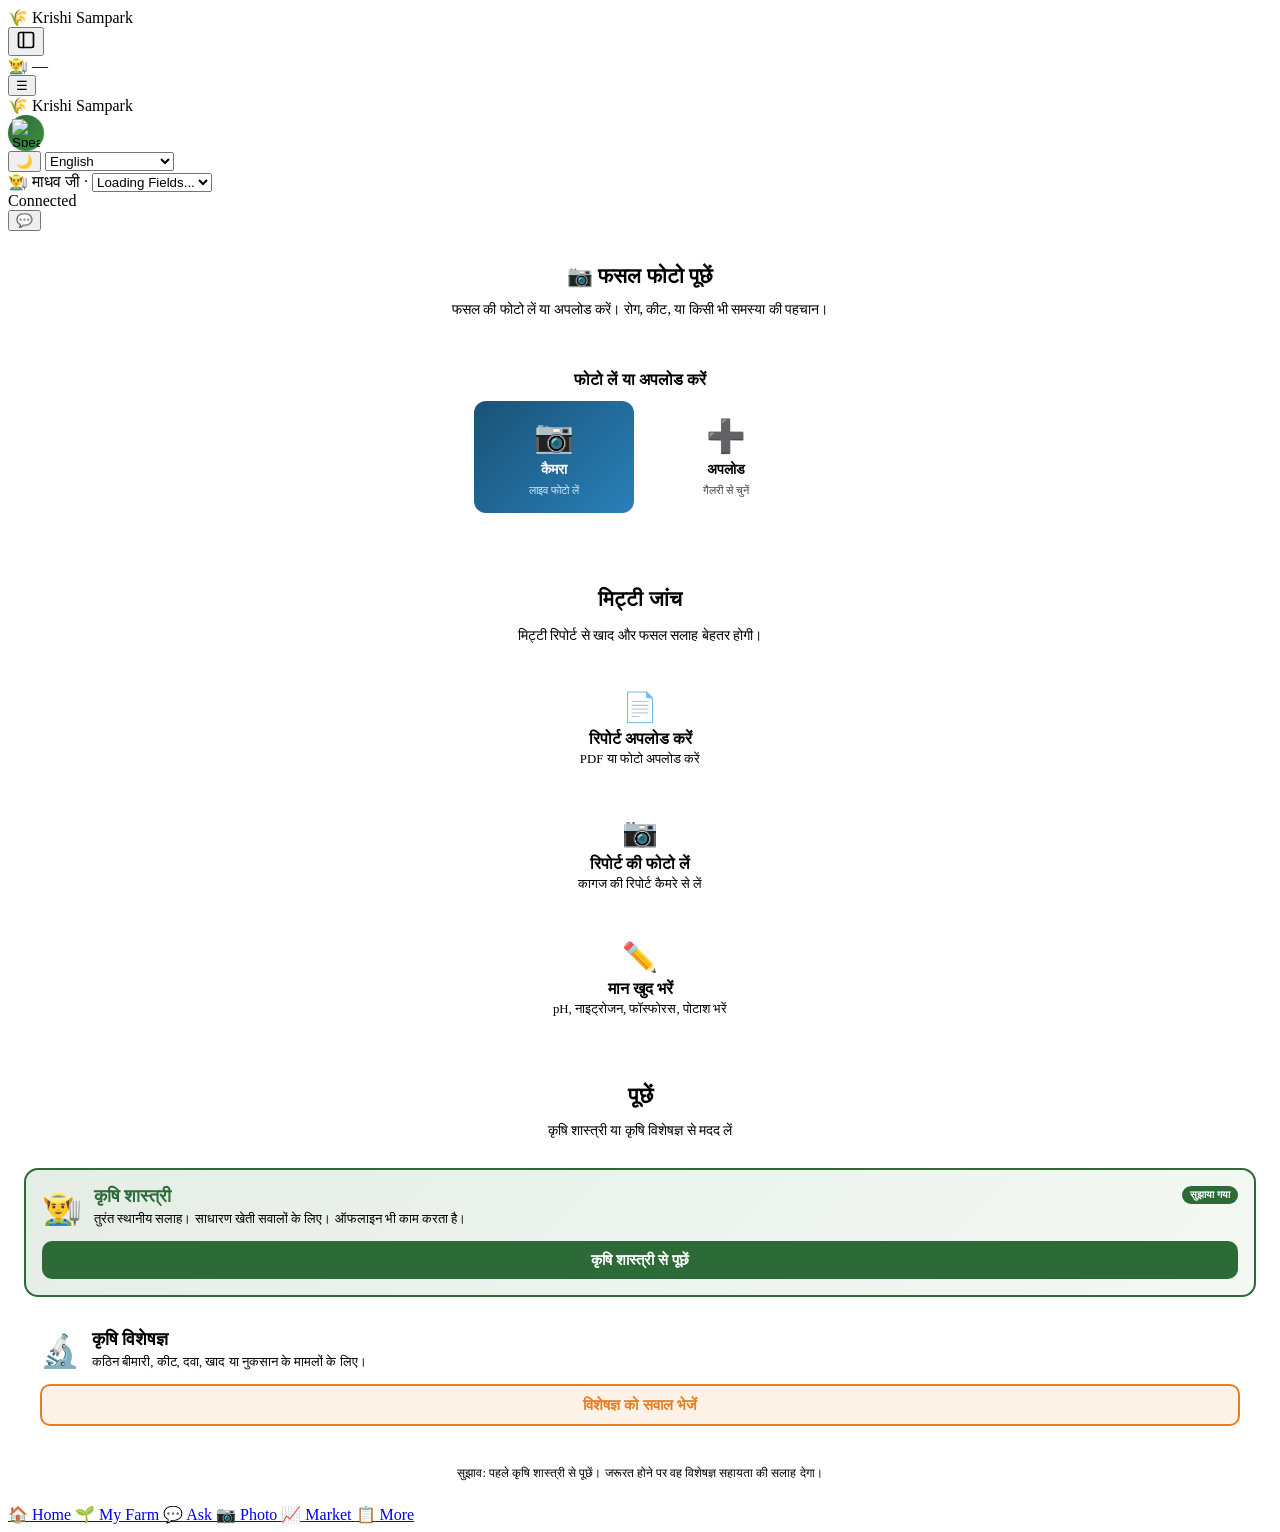
==== ui/agui/index.html @ 3ced2b21 "fixed navigation" ====
<!DOCTYPE html>
<html lang="en">
<head>
  <meta charset="UTF-8">
  <meta name="viewport" content="width=device-width, initial-scale=1.0">
  <title>Krishi Sampark - Traditional Agriculture Advisor</title>
  <link rel="manifest" href="/public/site.webmanifest">
  <meta name="theme-color" content="#167839">
  <meta name="apple-mobile-web-app-capable" content="yes">
  <meta name="mobile-web-app-capable" content="yes">
  <meta name="apple-mobile-web-app-status-bar-style" content="default">
  <meta name="apple-mobile-web-app-title" content="Krishi Sampark">
  <link rel="icon" href="/public/favicon.ico" sizes="any" />
  <link rel="icon" href="/public/favicon.svg" type="image/svg+xml" />
  <link rel="apple-touch-icon" href="/public/favicon-180.png" />
  <link rel="apple-touch-icon" sizes="120x120" href="/public/apple-touch-icon-120.png" />
  <link rel="apple-touch-icon" sizes="152x152" href="/public/apple-touch-icon-152.png" />
  <link rel="apple-touch-icon" sizes="167x167" href="/public/apple-touch-icon-167.png" />
  <link rel="apple-touch-icon" sizes="180x180" href="/public/favicon-180.png" />
  <link rel="stylesheet" href="/agui/styles.css?v=11">
  <link href="https://fonts.googleapis.com/css2?family=Outfit:wght@300;400;600&display=swap" rel="stylesheet">
  <script src="/device.js?v=1"></script>
  <script>window.SCHEMA_VERSION = 8;</script>
  <script src="https://accounts.google.com/gsi/client" async defer></script>
</head>
<body class="light-theme">
  <div class="app-layout">
    <div id="left-nav-backdrop" class="left-nav-backdrop" style="display: none;"></div>
    <!-- Responsive Mobile Shell Container -->
    <div class="mobile-shell">

      <!-- COLLAPSIBLE LEFT NAVIGATION -->
      <aside id="left-nav" class="left-nav-container" aria-label="Main Navigation">
        <div class="left-nav-header">
          <div class="left-nav-logo">🌾 <span class="logo-text">Krishi Sampark</span></div>
          <button id="left-nav-toggle-btn" class="nav-toggle-btn" aria-expanded="true" aria-label="Collapse Navigation">
            <svg xmlns="http://www.w3.org/2000/svg" width="20" height="20" viewBox="0 0 24 24" fill="none" stroke="currentColor" stroke-width="2" stroke-linecap="round" stroke-linejoin="round">
              <rect x="3" y="3" width="18" height="18" rx="2" ry="2"/>
              <line x1="9" y1="3" x2="9" y2="21"/>
            </svg>
          </button>
        </div>
        <nav class="left-nav-links" id="left-nav-links-list"></nav>
        <div class="left-nav-footer">
          <div class="profile-info">
            <span class="profile-avatar">👨‍🌾</span>
            <span class="profile-name" id="left-nav-profile-name">—</span>
          </div>
        </div>
      </aside>

      <!-- GLOBAL HEADER -->
      <header class="app-header">
        <div class="header-top">
          <button id="menu-toggle-btn" class="menu-toggle-btn" aria-label="Open Navigation Menu">☰</button>
          <div class="logo">🌾 Krishi Sampark</div>
          <div class="header-right">
            <div id="google-auth-slot" style="margin-right: 8px;"></div>
            <button id="speak-toggle-btn" class="header-btn" title="Toggle Voice Output" style="background: linear-gradient(135deg, #2C6B37, #3E8E41); border: none; border-radius: 50%; width: 36px; height: 36px; cursor: pointer; display: flex; align-items: center; justify-content: center; margin-right: 8px; box-shadow: 0 1px 3px rgba(0,0,0,0.15);">
              <img src="/assets/krishi_speaker_icon.png" alt="Speaker" style="width: 28px; height: 28px; object-fit: contain;" />
            </button>
            <button id="theme-toggle-btn" class="theme-btn" title="Toggle Light/Dark Theme">🌙</button>
            <select id="language-selector" class="header-dropdown">
              <option value="en">English</option>
              <option value="hi">Hindi</option>
              <option value="mr">Marathi</option>
              <option value="te">Telugu</option>
              <option value="sw">Swahili (Kiswahili)</option>
              <option value="zu">Zulu (isiZulu)</option>
            </select>
          </div>
        </div>
        <div class="header-profile-bar">
          <div class="profile-info">
            <span class="profile-avatar">👨‍🌾</span>
            <span id="header-farmer-name" class="profile-name">माधव जी</span>
            <span class="profile-separator">·</span>
            <select id="field-selector" class="field-select-minimal">
              <option value="">Loading Fields...</option>
            </select>
          </div>
          <!-- Dynamic Network Sync Status Bar -->
          <div class="sync-status-bar">
            <span id="agents-status-indicator" class="status-indicator online"></span>
            <span id="agents-status-text" class="status-text">Connected</span>
            <span id="sync-queue-badge" class="sync-queue-badge" style="display: none; margin-left: 8px; padding: 2px 6px; border-radius: 12px; background: rgba(255,255,255,0.15); font-size: 0.8rem; font-weight: bold; align-items: center;">🔄 0 Pending</span>
          </div>
        </div>
      </header>

      <!-- TWO-PANE LAYOUT: Content (left) + Chat (right, always visible) -->
      <main class="two-pane-container">

        <!-- LEFT PANE: Content area — shows nav-selected screens or agent-triggered schemas -->
        <div class="content-pane">
          <button id="chat-toggle-btn" class="chat-toggle-btn" title="Show Chat">💬</button>

          <!-- SCREEN 1: HOME PANEL -->
          <section id="screen-home" class="app-screen active">
            <div id="home-canvas"></div>
          </section>

          <!-- SCREEN 2: MY FARM PANEL -->
          <section id="screen-farm" class="app-screen">
            <div id="farm-canvas"></div>
          </section>

          <!-- SCREEN 3.5: ASK IMAGE — Visual Diagnosis -->
          <section id="screen-image" class="app-screen">
            <div style="padding: 16px; display: flex; flex-direction: column; height: 100%; gap: 16px;">
              <div style="text-align: center;">
                <h2 style="font-size: 1.3rem; color: var(--text-main); margin-bottom: 4px;">📷 फसल फोटो पूछें</h2>
                <p style="font-size: 0.85rem; color: var(--text-muted);">फसल की फोटो लें या अपलोड करें। रोग, कीट, या किसी भी समस्या की पहचान।</p>
              </div>
              <div id="image-upload-area" style="border: 2px dashed var(--border); border-radius: 12px; padding: 24px; text-align: center; background: var(--bg-dark); transition: all 0.3s;">
                <div style="font-size: 1rem; font-weight: 600; color: var(--text-main); margin-bottom: 12px;">फोटो लें या अपलोड करें</div>
                <div style="display: flex; gap: 12px; justify-content: center; align-items: stretch;">
                  <button id="image-camera-btn" type="button" style="flex: 1; max-width: 160px; padding: 16px 12px; border: none; border-radius: 12px; background: linear-gradient(135deg, #1a5276, #2980b9); color: white; cursor: pointer; display: flex; flex-direction: column; align-items: center; gap: 6px;">
                    <span style="font-size: 2rem;">📷</span>
                    <span style="font-size: 0.9rem; font-weight: 600;">कैमरा</span>
                    <span style="font-size: 0.7rem; opacity: 0.85;">लाइव फोटो लें</span>
                  </button>
                  <button id="image-upload-btn" type="button" style="flex: 1; max-width: 160px; padding: 16px 12px; border: 1px solid var(--border); border-radius: 12px; background: var(--bg-card, var(--bg-dark)); color: var(--text-main); cursor: pointer; display: flex; flex-direction: column; align-items: center; gap: 6px;">
                    <span style="font-size: 2rem;">➕</span>
                    <span style="font-size: 0.9rem; font-weight: 600;">अपलोड</span>
                    <span style="font-size: 0.7rem; opacity: 0.75;">गैलरी से चुनें</span>
                  </button>
                </div>
                <input type="file" id="image-file-input" accept="image/*" style="display: none;">
              </div>
              <div id="image-preview-container" style="display: none; text-align: center;">
                <img id="image-preview" style="max-width: 100%; max-height: 300px; border-radius: 12px; border: 1px solid var(--border);" alt="Preview">
                <button id="image-retake-btn" style="margin-top: 8px; padding: 6px 16px; background: var(--bg-dark); border: 1px solid var(--border); border-radius: 8px; cursor: pointer; color: var(--text-main);">फिर से लें</button>
              </div>
              <div id="image-analysis-result" style="display: none; padding: 16px; border-radius: 12px; background: var(--bg-dark); border: 1px solid var(--border); flex-grow: 1; overflow-y: auto;">
                <div id="analysis-content"></div>
              </div>
              <div id="image-analysis-loading" style="display: none; text-align: center; padding: 20px;">
                <div style="font-size: 1.5rem; animation: spin 1s linear infinite;">⏳</div>
                <div style="margin-top: 8px; font-size: 0.9rem; color: var(--text-muted);">विश्लेषण हो रहा है...</div>
              </div>
            </div>
          </section>

          <!-- SCREEN: SOIL TEST -->
          <section id="screen-soil" class="app-screen">
            <div id="soil-canvas" style="padding: 16px; display: flex; flex-direction: column; gap: 16px; flex-grow: 1; overflow-y: auto;">
              <div id="soil-home" style="display: flex; flex-direction: column; gap: 16px;">
                <div style="text-align: center;">
                  <h2 style="font-size: 1.3rem; color: var(--text-main);">मिट्टी जांच</h2>
                  <p style="font-size: 0.85rem; color: var(--text-muted);">मिट्टी रिपोर्ट से खाद और फसल सलाह बेहतर होगी।</p>
                </div>
                <div id="soil-option-upload" style="padding: 16px; border-radius: 12px; border: 2px solid var(--border); background: var(--bg-dark); cursor: pointer; text-align: center;">
                  <div style="font-size: 1.8rem;">📄</div>
                  <div style="font-weight: 700; margin-top: 6px;">रिपोर्ट अपलोड करें</div>
                  <div style="font-size: 0.8rem; color: var(--text-muted); margin-top: 4px;">PDF या फोटो अपलोड करें</div>
                </div>
                <div id="soil-option-camera" style="padding: 16px; border-radius: 12px; border: 2px solid var(--border); background: var(--bg-dark); cursor: pointer; text-align: center;">
                  <div style="font-size: 1.8rem;">📷</div>
                  <div style="font-weight: 700; margin-top: 6px;">रिपोर्ट की फोटो लें</div>
                  <div style="font-size: 0.8rem; color: var(--text-muted); margin-top: 4px;">कागज की रिपोर्ट कैमरे से लें</div>
                </div>
                <div id="soil-option-manual" style="padding: 16px; border-radius: 12px; border: 2px solid var(--border); background: var(--bg-dark); cursor: pointer; text-align: center;">
                  <div style="font-size: 1.8rem;">✏️</div>
                  <div style="font-weight: 700; margin-top: 6px;">मान खुद भरें</div>
                  <div style="font-size: 0.8rem; color: var(--text-muted); margin-top: 4px;">pH, नाइट्रोजन, फॉस्फोरस, पोटाश भरें</div>
                </div>
                <input type="file" id="soil-file-input" accept=".pdf,.jpg,.jpeg,.png,.webp" style="display: none;">
                <input type="file" id="soil-camera-input" accept="image/*" capture="environment" style="display: none;">
              </div>
              <div id="soil-loading" style="display: none; text-align: center; padding: 40px;">
                <div style="font-size: 1.5rem;">⏳</div>
                <div style="margin-top: 8px; font-size: 0.9rem; color: var(--text-muted);">रिपोर्ट पढ़ी जा रही है...</div>
              </div>
              <div id="soil-review-form" style="display: none; flex-direction: column; gap: 12px;">
                <h3 style="font-size: 1.1rem; font-weight: 700;">रिपोर्ट की जानकारी जांचें</h3>
                <p style="font-size: 0.85rem; color: var(--text-muted);">मैंने रिपोर्ट से यह जानकारी पढ़ी है। कृपया जांच लें।</p>
                <div id="soil-form-fields" style="display: flex; flex-direction: column; gap: 10px;"></div>
                <div style="display: flex; gap: 8px; margin-top: 8px;">
                  <button id="soil-save-btn" style="flex: 1; padding: 12px; border-radius: 10px; border: none; background: #2C6B37; color: white; font-weight: 700; cursor: pointer;">सही है, सेव करें</button>
                  <button id="soil-reupload-btn" style="padding: 12px 16px; border-radius: 10px; border: 1px solid var(--border); background: var(--bg-dark); color: var(--text-main); cursor: pointer;">फिर से अपलोड करें</button>
                </div>
              </div>
              <div id="soil-summary" style="display: none; flex-direction: column; gap: 16px;">
                <h3 style="font-size: 1.2rem; font-weight: 700;">मिट्टी का सार</h3>
                <div id="soil-interpretation" style="padding: 14px; border-radius: 10px; background: var(--bg-dark); border: 1px solid var(--border); font-size: 0.9rem; line-height: 1.6;"></div>
                <div style="padding: 12px; border-radius: 8px; background: rgba(44,107,55,0.1); border-left: 3px solid #2C6B37; font-size: 0.85rem;">
                  खाद की सही सलाह के लिए फसल की अवस्था और पिछली खाद की जानकारी भी जरूरी है।
                </div>
                <div style="display: flex; gap: 8px; flex-wrap: wrap;">
                  <button id="soil-fertilizer-advice-btn" style="padding: 10px 14px; border-radius: 8px; border: 1px solid #2C6B37; background: rgba(44,107,55,0.1); color: #2C6B37; cursor: pointer; font-size: 0.85rem;">खाद सलाह देखें</button>
                  <button id="soil-improve-btn" style="padding: 10px 14px; border-radius: 8px; border: 1px solid var(--border); background: var(--bg-dark); color: var(--text-main); cursor: pointer; font-size: 0.85rem;">मिट्टी सुधार सुझाव</button>
                </div>
                <details style="margin-top: 8px;">
                  <summary style="cursor: pointer; font-size: 0.85rem; color: var(--text-muted); padding: 8px;">विस्तृत जानकारी</summary>
                  <div id="soil-detailed-values" style="padding: 12px; border-radius: 8px; background: var(--bg-dark); margin-top: 8px; font-size: 0.85rem;"></div>
                </details>
              </div>
            </div>
          </section>

          <!-- SCREEN 5: MARKET PANEL -->
          <section id="screen-market" class="app-screen">
            <div id="market-canvas"></div>
          </section>

          <!-- SCREEN 5: MORE PANEL -->
          <section id="screen-more" class="app-screen">
            <div id="more-canvas"></div>
          </section>

          <!-- SCREEN 12: SETTINGS -->
          <section id="screen-settings" class="app-screen">
            <div id="settings-canvas"></div>
          </section>
        </div>

        <!-- RIGHT PANE: Chat — always visible on desktop, slide-in on mobile -->
        <aside class="chat-pane" id="chat-pane">
          <!-- Advisor Selection Screen — shown first -->
          <div id="advisor-selection-screen" style="padding: 16px; display: flex; flex-direction: column; gap: 16px; flex-grow: 1; overflow-y: auto;">
            <div style="text-align: center;">
              <h2 id="advisor-ask-title" data-tr="advisor.ask.title" style="font-size: 1.4rem; color: var(--text-main); margin-bottom: 4px;">पूछें</h2>
              <p id="advisor-ask-subtitle" data-tr="advisor.ask.subtitle" style="font-size: 0.85rem; color: var(--text-muted);">कृषि शास्त्री या कृषि विशेषज्ञ से मदद लें</p>
            </div>
            <div id="sastri-card" style="padding: 16px; border-radius: 14px; border: 2px solid #2C6B37; background: linear-gradient(135deg, rgba(44,107,55,0.12), rgba(62,142,65,0.06)); cursor: pointer; transition: all 0.3s;">
              <div style="display: flex; justify-content: space-between; align-items: flex-start;">
                <div style="display: flex; gap: 12px; align-items: center;">
                  <div style="font-size: 2rem;">👨‍🌾</div>
                  <div>
                    <div id="advisor-sastri-title" data-tr="advisor.sastri.title" style="font-size: 1.1rem; font-weight: 700; color: #2C6B37;">कृषि शास्त्री</div>
                    <div id="advisor-sastri-desc" data-tr="advisor.sastri.description" style="font-size: 0.8rem; color: var(--text-muted); margin-top: 4px; line-height: 1.4;">तुरंत स्थानीय सलाह। साधारण खेती सवालों के लिए। ऑफलाइन भी काम करता है।</div>
                  </div>
                </div>
                <span id="advisor-sastri-badge" data-tr="advisor.sastri.recommended" style="background: #2C6B37; color: white; font-size: 0.65rem; font-weight: 700; padding: 3px 8px; border-radius: 10px; white-space: nowrap;">सुझाया गया</span>
              </div>
              <button id="advisor-sastri-btn" data-tr="advisor.sastri.button" style="margin-top: 12px; width: 100%; padding: 10px; border-radius: 10px; border: none; background: #2C6B37; color: white; font-size: 0.95rem; font-weight: 600; cursor: pointer;">कृषि शास्त्री से पूछें</button>
            </div>
            <div id="expert-card" style="padding: 16px; border-radius: 14px; border: 2px solid var(--border); background: var(--bg-dark); cursor: pointer; transition: all 0.3s;">
              <div style="display: flex; gap: 12px; align-items: center;">
                <div style="font-size: 2rem;">🔬</div>
                <div>
                  <div id="advisor-expert-title" data-tr="advisor.expert.title" style="font-size: 1.1rem; font-weight: 700; color: var(--text-main);">कृषि विशेषज्ञ</div>
                  <div id="advisor-expert-desc" data-tr="advisor.expert.description" style="font-size: 0.8rem; color: var(--text-muted); margin-top: 4px; line-height: 1.4;">कठिन बीमारी, कीट, दवा, खाद या नुकसान के मामलों के लिए।</div>
                </div>
              </div>
              <button id="advisor-expert-btn" data-tr="advisor.expert.button" style="margin-top: 12px; width: 100%; padding: 10px; border-radius: 10px; border: 2px solid #e67e22; background: rgba(230,126,34,0.1); color: #e67e22; font-size: 0.95rem; font-weight: 600; cursor: pointer;">विशेषज्ञ को सवाल भेजें</button>
            </div>
            <div id="advisor-helper-note" data-tr="advisor.ask.helperNote" style="text-align: center; font-size: 0.78rem; color: var(--text-muted); padding: 8px; border-radius: 8px; background: var(--bg-dark); border: 1px dashed var(--border);">
              सुझाव: पहले कृषि शास्त्री से पूछें। जरूरत होने पर वह विशेषज्ञ सहायता की सलाह देगा।
            </div>
          </div>

          <!-- Sastri Chat Screen — hidden until Sastri is selected -->
          <div id="sastri-chat-screen" style="display: none; flex-direction: column; flex-grow: 1; overflow: hidden;">
            <div style="display: flex; align-items: center; gap: 8px; padding: 8px 12px; border-bottom: 1px solid var(--border);">
              <button id="back-to-advisor-btn" style="background: none; border: none; font-size: 1.2rem; cursor: pointer; color: var(--text-main);">←</button>
              <span style="font-weight: 700; color: #2C6B37;">👨‍🌾 <span data-tr="advisor.sastri.title">कृषि शास्त्री</span></span>
            </div>
            <div id="chat-messages" class="chat-messages-container">
              <div class="message system-msg">
                <strong>System:</strong> <span data-tr="sastri.chat.system_msg">कृषि शास्त्री से पूछें। अपनी भाषा में बोलें या टाइप करें।</span>
              </div>
            </div>
            <div class="text-input-bar" style="margin: 0 10px; display: flex; gap: 8px; align-items: center;">
              <button id="mic-input-btn" title="Speak" style="background: linear-gradient(135deg, #1a5276, #2980b9); border: none; border-radius: 50%; width: 44px; height: 44px; cursor: pointer; display: flex; align-items: center; justify-content: center; flex-shrink: 0; box-shadow: 0 1px 3px rgba(0,0,0,0.15);"><img src="/assets/krishi_microphone_icon.png" alt="Mic" style="width: 34px; height: 34px; object-fit: contain;" /></button>
              <input type="text" id="user-input-field" data-tr-placeholder="chat_placeholder" placeholder="लिखकर पूछें..." style="flex: 1;">
              <button id="send-btn" class="send-action-btn" style="flex-shrink: 0;">➔</button>
            </div>
            <div id="mic-wave-container-top" style="display: none; justify-content: center; padding: 4px;">
              <div class="wave-bar"></div><div class="wave-bar"></div><div class="wave-bar"></div><div class="wave-bar"></div><div class="wave-bar"></div>
            </div>
            <div id="voice-status-label-top" style="display: none; text-align: center; font-size: 0.85rem; color: var(--text-muted); padding: 2px;"></div>
          </div>

          <!-- Expert Request Form — hidden until Expert is selected -->
          <div id="expert-form-screen" style="display: none; flex-direction: column; flex-grow: 1; overflow-y: auto; padding: 16px; gap: 12px;">
            <div style="display: flex; align-items: center; gap: 8px;">
              <button id="back-to-advisor-from-expert-btn" style="background: none; border: none; font-size: 1.2rem; cursor: pointer; color: var(--text-main);">←</button>
              <span style="font-weight: 700; color: #e67e22;">🔬 कृषि विशेषज्ञ</span>
            </div>
            <div style="padding: 12px; border-radius: 10px; background: rgba(230,126,34,0.1); border: 1px solid #e67e22; font-size: 0.85rem;">
              विशेषज्ञ जांच के लिए इंटरनेट आवश्यक है। आपका सवाल और फसल की जानकारी विशेषज्ञ को भेजी जाएगी।
            </div>
            <div>
              <label style="font-size: 0.9rem; font-weight: 600; display: block; margin-bottom: 6px;">अपना सवाल लिखें या बोलें:</label>
              <div style="display: flex; gap: 8px; align-items: center;">
                <button id="expert-mic-btn" title="Speak" style="background: linear-gradient(135deg, #1a5276, #2980b9); border: none; border-radius: 50%; width: 44px; height: 44px; cursor: pointer; flex-shrink: 0; box-shadow: 0 1px 3px rgba(0,0,0,0.15);"><img src="/assets/krishi_microphone_icon.png" alt="Mic" style="width: 34px; height: 34px; object-fit: contain;" /></button>
                <textarea id="expert-question-input" placeholder="अपना सवाल यहाँ लिखें..." style="flex: 1; min-height: 80px; border-radius: 8px; border: 1px solid var(--border); background: var(--bg-dark); color: var(--text-main); padding: 10px; font-family: inherit; resize: vertical;"></textarea>
              </div>
            </div>
            <div>
              <label style="font-size: 0.9rem; font-weight: 600; display: block; margin-bottom: 6px;">फसल की फोटो (वैकल्पिक):</label>
              <button id="expert-photo-btn" style="padding: 10px 16px; border-radius: 8px; border: 2px dashed var(--border); background: var(--bg-dark); color: var(--text-main); cursor: pointer; font-size: 0.9rem;">📷 फोटो जोड़ें</button>
              <input type="file" id="expert-photo-input" accept="image/*" capture="environment" style="display: none;">
              <div id="expert-photo-preview" style="display: none; margin-top: 8px;">
                <img id="expert-photo-img" style="max-width: 100%; max-height: 200px; border-radius: 8px; border: 1px solid var(--border);">
              </div>
            </div>
            <button id="expert-submit-btn" style="padding: 12px; border-radius: 10px; border: none; background: #e67e22; color: white; font-size: 1rem; font-weight: 700; cursor: pointer;">विशेषज्ञ को भेजें</button>
            <div id="expert-status-display" style="display: none; padding: 16px; border-radius: 10px; background: var(--bg-dark); border: 1px solid var(--border); text-align: center;">
              <div style="font-size: 1.5rem;">✅</div>
              <div style="margin-top: 8px; font-weight: 600;">सवाल विशेषज्ञ को भेजा गया</div>
              <div style="font-size: 0.85rem; color: var(--text-muted); margin-top: 4px;">जवाब आने पर आपको सूचित किया जाएगा।</div>
              <button id="expert-back-to-chat-btn" style="margin-top: 12px; padding: 8px 16px; border-radius: 8px; border: 1px solid var(--border); background: var(--bg-dark); color: var(--text-main); cursor: pointer;">वापस जाएं</button>
            </div>
          </div>

          <!-- Expert Chat Screen — Cloud Gemini -->
          <div id="expert-chat-screen" style="display: none; flex-direction: column; flex-grow: 1; overflow: hidden;">
            <div class="expert-header-badge">
              <button id="expert-chat-back-btn" style="background: none; border: none; font-size: 1.2rem; cursor: pointer; color: var(--text-main); margin-right: 8px;">←</button>
              <span class="expert-cloud-icon">☁️</span>
              <div>
                <div class="expert-title" data-tr="expert_title">Krishi Visheshagya — Cloud Expert</div>
                <div class="expert-subtitle" data-tr="expert_subtitle">Powered by Gemini · Deep Agronomic Intelligence</div>
              </div>
              <span id="expert-status-dot" class="expert-status-dot online" title="Cloud connected"></span>
            </div>
            <div id="expert-messages" class="chat-messages-container">
              <div class="message system-msg expert-system-msg">
                <strong data-tr="expert_welcome_label">Cloud Expert:</strong>
                <span data-tr="expert_welcome_msg"> Ask your toughest farming questions. Krishi Sastri will consult Gemini cloud intelligence for you.</span>
              </div>
            </div>
            <div class="text-input-bar expert-input-bar">
              <button id="expert-mic-btn" title="Speak" style="background: linear-gradient(135deg, #7c3aed, #a855f7); border: none; border-radius: 50%; width: 44px; height: 44px; cursor: pointer; display: flex; align-items: center; justify-content: center; flex-shrink: 0; box-shadow: 0 1px 3px rgba(0,0,0,0.15);"><img src="/assets/krishi_microphone_icon.png" alt="Mic" style="width: 34px; height: 34px; object-fit: contain;" /></button>
              <input type="text" id="expert-input-field" placeholder="Ask the cloud expert..." data-tr-placeholder="expert_placeholder">
              <button id="expert-send-btn" class="send-action-btn expert-send-btn" title="Ask Expert">✦</button>
            </div>
          </div>
        </aside>

      </main>

      <!-- GLOBAL BOTTOM NAVIGATION BAR (mobile only) -->
      <nav class="bottom-nav-bar" aria-label="Bottom Navigation">
        <a href="#" data-tab="home" class="nav-tab active" aria-label="Home">
          <span class="nav-icon">🏠</span>
          <span class="nav-label" data-tr="nav_home">Home</span>
        </a>
        <a href="#" data-tab="farm" class="nav-tab" aria-label="My Farm">
          <span class="nav-icon">🌱</span>
          <span class="nav-label" data-tr="nav_farm">My Farm</span>
        </a>
        <a href="#" data-tab="ask" class="nav-tab" aria-label="Ask">
          <span class="nav-icon">💬</span>
          <span class="nav-label" data-tr="nav_ask">Ask</span>
        </a>
        <a href="#" data-tab="image" class="nav-tab" aria-label="Photo Check">
          <span class="nav-icon">📷</span>
          <span class="nav-label" data-tr="nav_image">Photo</span>
        </a>
        <a href="#" data-tab="market" class="nav-tab" aria-label="Market Prices">
          <span class="nav-icon">📈</span>
          <span class="nav-label" data-tr="nav_market">Market</span>
        </a>
        <a href="#" data-tab="more" class="nav-tab" aria-label="More">
          <span class="nav-icon">📋</span>
          <span class="nav-label" data-tr="nav_more">More</span>
        </a>
      </nav>

    </div>
  </div>

  <!-- Camera Viewfinder Modal -->
  <div id="camera-modal" class="modal-overlay" style="display: none;">
    <div class="modal-content">
      <header class="modal-header">
        <h3>Diagnose Photo</h3>
        <button id="camera-close-btn" class="close-btn">&times;</button>
      </header>
      <div class="viewfinder-container">
        <video id="camera-viewfinder" autoplay playsinline></video>
        <canvas id="camera-canvas" style="display: none;"></canvas>
        <div id="camera-fallback-container" style="display: none; text-align: center; padding: 2rem; width: 100%;">
          <p style="margin-bottom: 1rem; color: var(--text-main);">Camera stream is unavailable. Please upload a photo:</p>
          <input type="file" id="camera-file-input" accept="image/*" capture="environment" style="display: none;">
          <button id="camera-upload-trigger-btn" class="a2ui-btn" style="max-width: 200px; margin: 0 auto;">Choose File</button>
          <div id="camera-file-name" style="margin-top: 0.5rem; font-size: 0.85rem; color: var(--text-sub);"></div>
        </div>
      </div>
      <div class="modal-footer">
        <button id="camera-capture-btn" class="a2ui-btn" style="margin: 0; flex: 1;">📸 Take Photo</button>
        <button id="camera-analyze-btn" class="a2ui-btn success" style="display: none; margin: 0; flex: 1;">🔬 Analyze Photo</button>
      </div>
    </div>
  </div>

  <!-- Hidden elements to satisfy existing scripts if required -->
  <button id="download-model-btn" style="display: none;"></button>
  <button id="fab-diagnose" style="display: none;"></button>
  <button id="fab-refresh" style="display: none;"></button>
  <button id="fab-run" style="display: none;"></button>
  <button id="camera-btn" style="display: none;"></button>
  <button id="mic-btn" style="display: none;"></button>
  <label style="display: none;"><input type="checkbox" id="tts-toggle" checked></label>

  <!-- Toast Notification Container -->
  <div id="toast-container" class="toast-container"></div>

  <script src="/a2ui/app.js?v=3"></script>
  <script src="/agui/panel_router.js"></script>
  <script src="/agui/translations.js?v=6"></script>
  <script src="/agui/voice.js?v=6"></script>
  <script src="/agui/camera.js"></script>
  <script src="/agui/local_db.js?v=3"></script>
  <script src="/agui/crop_classifier.js?v=3"></script>
  <script src="/agui/local_models.js?v=3"></script>
  <script src="/agui/pwa_config.js?v=4"></script>
  <script src="/agui/device_capabilities.js?v=2"></script>
  <script src="/agui/dashboard.js?v=20"></script>
  <script>
    if ('serviceWorker' in navigator) {
      window.addEventListener('load', () => {
        navigator.serviceWorker.register('/sw.js')
          .then(reg => console.log('[PWA] ServiceWorker registered:', reg.scope))
          .catch(err => console.error('[PWA] ServiceWorker registration failed:', err));
      });
    }
  </script>
</body>
</html>
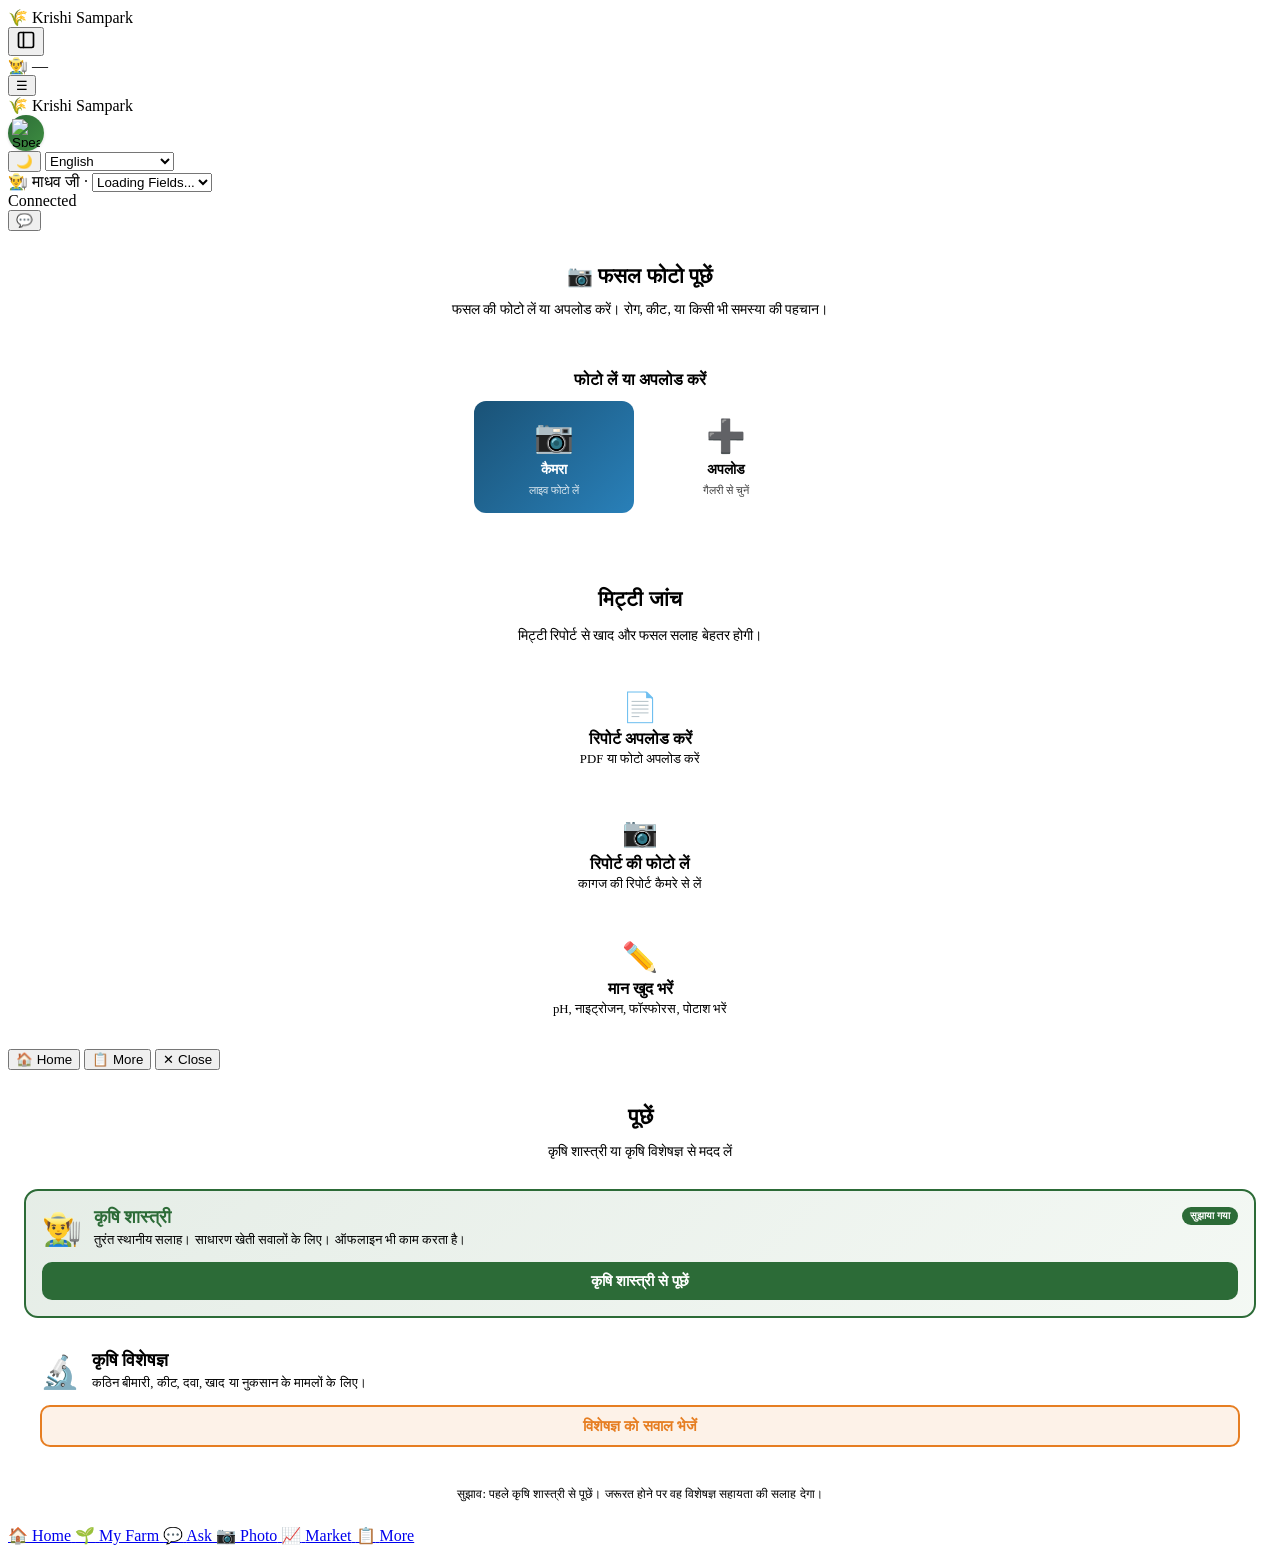
==== commit 2848e354: "fix: fixed mobile navigaton for the ask page" ====
--- a/ui/agui/index.html
+++ b/ui/agui/index.html
@@ -17,10 +17,11 @@
   <link rel="apple-touch-icon" sizes="152x152" href="/public/apple-touch-icon-152.png" />
   <link rel="apple-touch-icon" sizes="167x167" href="/public/apple-touch-icon-167.png" />
   <link rel="apple-touch-icon" sizes="180x180" href="/public/favicon-180.png" />
-  <link rel="stylesheet" href="/agui/styles.css?v=11">
+  <link rel="stylesheet" href="/agui/styles.css?v=18">
   <link href="https://fonts.googleapis.com/css2?family=Outfit:wght@300;400;600&display=swap" rel="stylesheet">
   <script src="/device.js?v=1"></script>
   <script>window.SCHEMA_VERSION = 8;</script>
+  <script src="/agui/model_config.js?v=6"></script>
   <script src="https://accounts.google.com/gsi/client" async defer></script>
 </head>
 <body class="light-theme">
@@ -217,6 +218,20 @@
 
         <!-- RIGHT PANE: Chat — always visible on desktop, slide-in on mobile -->
         <aside class="chat-pane" id="chat-pane">
+          <div class="ask-mobile-tray" aria-label="Ask panel navigation">
+            <button id="ask-tray-home-btn" class="ask-tray-btn" type="button" aria-label="Go Home">
+              <span aria-hidden="true">🏠</span>
+              <span>Home</span>
+            </button>
+            <button id="ask-tray-more-btn" class="ask-tray-btn" type="button" aria-label="Open More">
+              <span aria-hidden="true">📋</span>
+              <span>More</span>
+            </button>
+            <button id="ask-tray-close-btn" class="ask-tray-btn" type="button" aria-label="Close Ask">
+              <span aria-hidden="true">✕</span>
+              <span>Close</span>
+            </button>
+          </div>
           <!-- Advisor Selection Screen — shown first -->
           <div id="advisor-selection-screen" style="padding: 16px; display: flex; flex-direction: column; gap: 16px; flex-grow: 1; overflow-y: auto;">
             <div style="text-align: center;">
@@ -312,7 +327,7 @@
               <button id="expert-chat-back-btn" style="background: none; border: none; font-size: 1.2rem; cursor: pointer; color: var(--text-main); margin-right: 8px;">←</button>
               <span class="expert-cloud-icon">☁️</span>
               <div>
-                <div class="expert-title" data-tr="expert_title">Krishi Visheshagya — Cloud Expert</div>
+                <div class="expert-title" data-tr="expert_title">Krishi Bisesagya — Cloud Expert</div>
                 <div class="expert-subtitle" data-tr="expert_subtitle">Powered by Gemini · Deep Agronomic Intelligence</div>
               </div>
               <span id="expert-status-dot" class="expert-status-dot online" title="Cloud connected"></span>
@@ -320,7 +335,7 @@
             <div id="expert-messages" class="chat-messages-container">
               <div class="message system-msg expert-system-msg">
                 <strong data-tr="expert_welcome_label">Cloud Expert:</strong>
-                <span data-tr="expert_welcome_msg"> Ask your toughest farming questions. Krishi Sastri will consult Gemini cloud intelligence for you.</span>
+                <span data-tr="expert_welcome_msg"> Ask your toughest farming questions. Krishi Bisesagya uses Gemini cloud intelligence for deeper analysis.</span>
               </div>
             </div>
             <div class="text-input-bar expert-input-bar">
@@ -406,11 +421,11 @@
   <script src="/agui/voice.js?v=6"></script>
   <script src="/agui/camera.js"></script>
   <script src="/agui/local_db.js?v=3"></script>
-  <script src="/agui/crop_classifier.js?v=3"></script>
-  <script src="/agui/local_models.js?v=3"></script>
+  <script src="/agui/crop_classifier.js?v=5"></script>
+  <script src="/agui/local_models.js?v=13"></script>
   <script src="/agui/pwa_config.js?v=4"></script>
   <script src="/agui/device_capabilities.js?v=2"></script>
-  <script src="/agui/dashboard.js?v=20"></script>
+  <script src="/agui/dashboard.js?v=34"></script>
   <script>
     if ('serviceWorker' in navigator) {
       window.addEventListener('load', () => {
